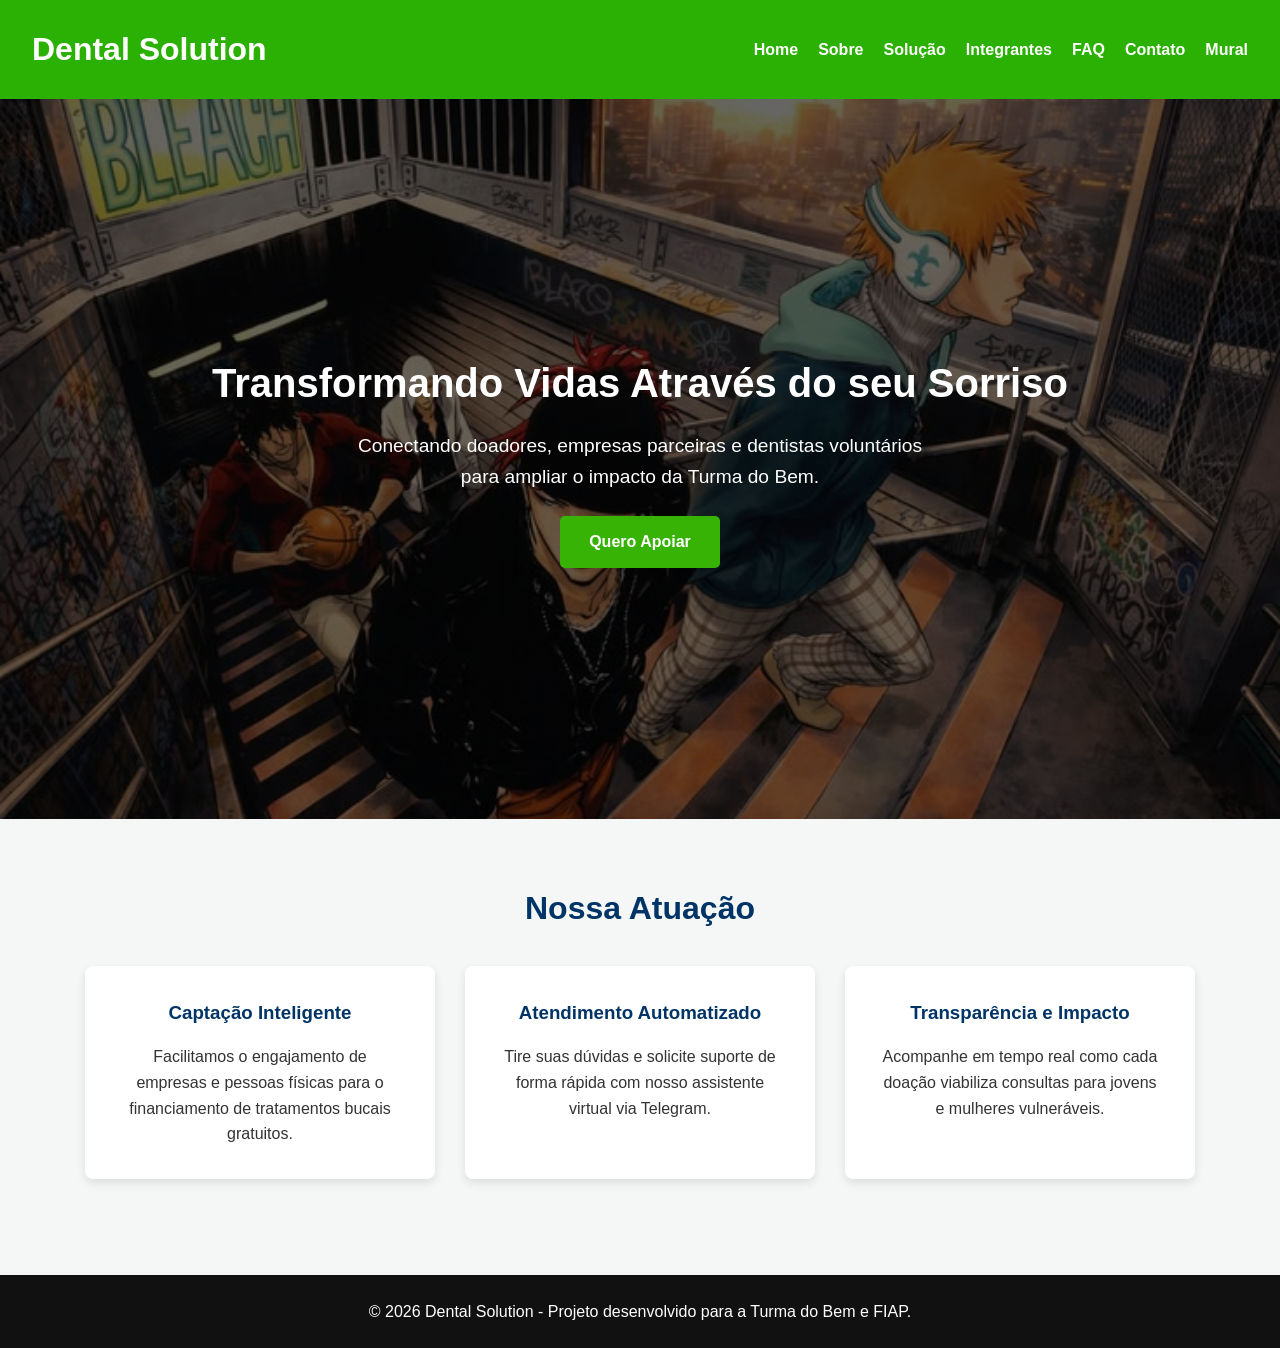
==== index.html @ 15c718e4 "fix: ajusta caminhos de navegacao do menu em todas as paginas" ====
<!DOCTYPE html>
<html lang="pt-br">
    <head>
        <meta charset="UTF-8">
        <title>Dental Solution- home</title>
    
        <link rel="stylesheet" href="css/estilo.css">

<body>

    <header>
        <h1>Dental Solution</h1>
        
        <nav>
            <ul>
                <li><a href="../index.html">Home</a></li>
                <li><a href="./paginas/sobre.html">Sobre</a></li>
                <li><a href="./paginas/solucao.html">Solução</a></li>
                <li><a href="./paginas/integrantes.html">Integrantes</a></li>
                <li><a href="./paginas/faq.html">FAQ</a></li>
                <li><a href="./paginas/contato.html">Contato</a></li>
                <li><a href="./paginas/mural.html">Mural</a></li>
            </ul>
        </nav>
    </header>

    <main> 

        <section class="hero">
            <h2>Transformando Vidas Através do seu Sorriso</h2>
            <p>Conectando doadores, empresas parceiras e dentistas voluntários para ampliar o impacto da Turma do Bem.</p>
            <a href="contato.html" class="btn-principal">Quero Apoiar</a>
        </section>

        <section class="destaques">
            <h2>Nossa Atuação</h2>

            <div class="card-container">
            <article class="card">
                <h3>Captação Inteligente</h3>
                <p>Facilitamos o engajamento de empresas e pessoas físicas para o financiamento de tratamentos bucais gratuitos.</p>
            </article>
            <article class="card"> 
                <h3>Atendimento Automatizado</h3>
                <p>Tire suas dúvidas e solicite suporte de forma rápida com nosso assistente virtual via Telegram.</p>
            </article>
            <article class="card">
                <h3>Transparência e Impacto</h3>
                <p>Acompanhe em tempo real como cada doação viabiliza consultas para jovens e mulheres vulneráveis.</p>
            </article>
            </div>
        </section>


    </main>

    <footer>
        <p>&copy; 2026 Dental Solution - Projeto desenvolvido para a Turma do Bem e FIAP.</p>
    </footer>
    
</body>
</html>
---- css/estilo.css ----
/* 1. RESET E CORPO */
* {
    margin: 0;
    padding: 0;
    box-sizing: border-box;
}

body {
    font-family: Arial, sans-serif;
    background-color: #f4f7f6;
    color: #333333;
    line-height: 1.6;
    min-width: 992px; /* Garante a área mínima de visualização Desktop */
}

/* 2. CABEÇALHO */
header {
    background-color: #2bb103;
    color: #ffffff;
    padding: 1.5rem 2rem;
    display: flex;
    justify-content: space-between;
    align-items: center;
}

header nav ul {
    list-style: none;
    display: flex;
    gap: 20px;
}

header nav a {
    color: #ffffff;
    text-decoration: none;
    font-weight: bold;
}

header nav a:hover {
    color: #003366;
}

/* 3. HERO BANNER */
.hero {
    min-height: 80vh;
    background: linear-gradient(rgba(0, 0, 0, 0.6), rgba(0, 0, 0, 0.6)), url('../img/banner.jpg') no-repeat center center/cover;
    color: #ffffff;
    display: flex;
    flex-direction: column;
    justify-content: center;
    align-items: center;
    text-align: center;
    padding: 2rem;
}

.hero h2 {
    font-size: 2.5rem;
    margin-bottom: 1rem;
}

.hero p {
    font-size: 1.2rem;
    max-width: 600px;
    margin-bottom: 1.5rem;
}

/* 4. BOTÃO PRINCIPAL */
.btn-principal {
    display: inline-block;
    background-color: #36b305;
    color: #ffffff;
    padding: 0.8rem 1.8rem;
    text-decoration: none;
    font-weight: bold;
    border-radius: 5px;
    transition: background-color 0.3s;
}

.btn-principal:hover {
    background-color: #0077b6;
}

/* 5. SEÇÃO DE ATUAÇÃO E CONTAINER DOS CARDS */
.destaques {
    padding: 4rem 2rem;
    text-align: center;
}

.destaques h2 {
    margin-bottom: 2rem;
    color: #003366;
    font-size: 2rem;
}

.card-container {
    display: flex;
    justify-content: center;
    gap: 30px;
}

.card {
    background-color: #ffffff;
    padding: 2rem;
    border-radius: 8px;
    box-shadow: 0 4px 10px rgba(0, 0, 0, 0.1);
    flex: 1;
    max-width: 350px;
    text-align: center;
}

.card h3 {
    color: #003366;
    margin-bottom: 1rem;
}

/* 6. RODAPÉ */
footer {
    background-color: #111111;
    color: #ffffff;
    text-align: center;
    padding: 1.5rem;
    margin-top: 2rem;
}

/* 7. ESTILOS DE PÁGINAS INTERNAS */
.conteudo-pagina {
    max-width: 900px;
    margin: 3rem auto;
    padding: 2rem;
    background-color: #ffffff;
    border-radius: 8px;
    box-shadow: 0 4px 10px rgba(0, 0, 0, 0.15);
}

.conteudo-pagina h2 {
    color: #003366;
    margin-bottom: 1rem;
    font-size: 2rem;
}

.conteudo-pagina p {
    font-size: 1.1rem;
    color: #555555;
    line-height: 1.8;
    margin-bottom: 1rem;
}

.conteudo-pagina ul {
    margin-left: 1.5rem;
    margin-bottom: 1.5rem;
}

.conteudo-pagina li {
    margin-bottom: 0.8rem;
    color: #444444;
}

/* 8. FORMULÁRIOS (CONTATO/FAQ) */
form {
    display: flex;
    flex-direction: column;
    gap: 15px;
    margin-top: 1.5rem;
}

label {
    font-weight: bold;
    color: #003366;
}

input, textarea, select {
    width: 100%;
    padding: 0.8rem;
    border: 1px solid #ccc;
    border-radius: 5px;
    font-size: 1rem;
}

button[type="submit"] {
    background-color: #2bb103;
    color: #ffffff;
    border: none;
    padding: 0.9rem;
    font-size: 1rem;
    font-weight: bold;
    border-radius: 5px;
    cursor: pointer;
    transition: background-color 0.3s;
}

button[type="submit"]:hover {
    background-color: #003366;
}

/* 9. TABELAS (INTEGRANTES) */
table {
    width: 100%;
    border-collapse: collapse;
    margin-top: 1.5rem;
}

th, td {
    padding: 12px;
    border: 1px solid #ddd;
    text-align: left;
}

th {
    background-color: #003366;
    color: #ffffff;
}

tr:nth-child(even) {
    background-color: #f9f9f9;
}
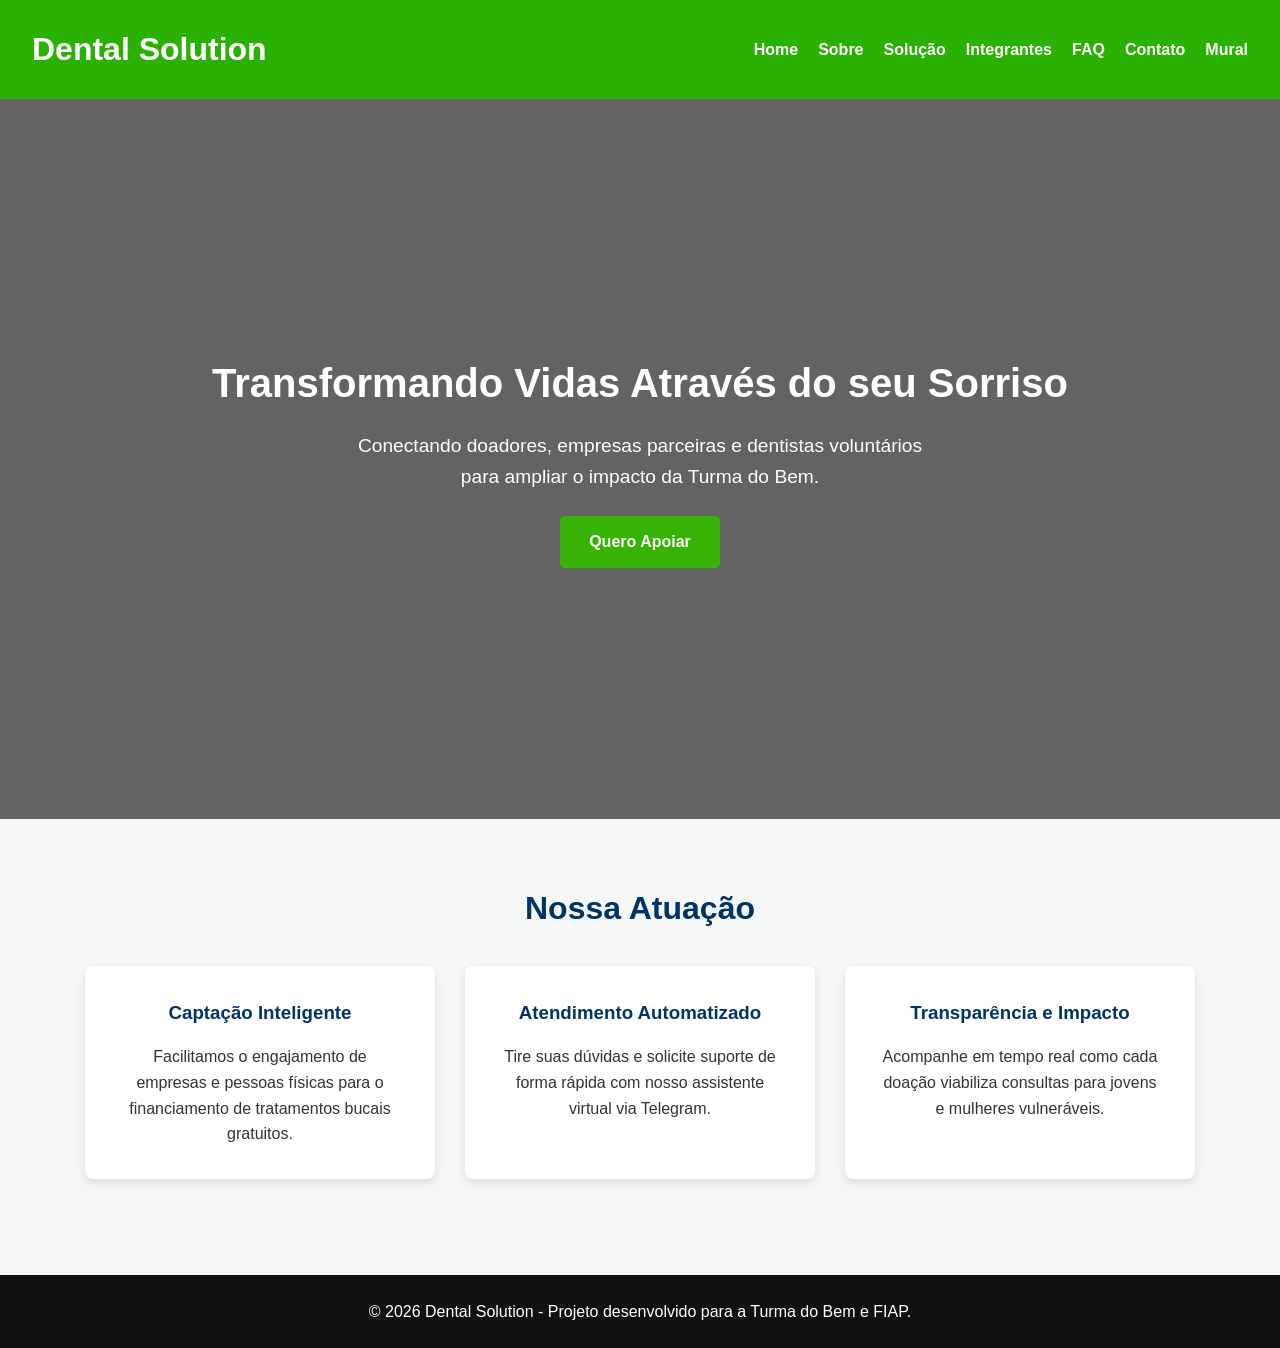
==== commit b6a7d3ec: "feat: adicionado a class em todos os body das paginas html." ====
--- a/index.html
+++ b/index.html
@@ -6,7 +6,7 @@
     
         <link rel="stylesheet" href="css/estilo.css">
 
-<body>
+<body class="pagina-home">
 
     <header>
         <h1>Dental Solution</h1>
--- a/css/estilo.css
+++ b/css/estilo.css
@@ -158,13 +158,14 @@
 form {
     display: flex;
     flex-direction: column;
-    gap: 15px;
+    gap: 8px;
     margin-top: 1.5rem;
 }
 
 label {
     font-weight: bold;
     color: #003366;
+    margin-bottom: 3px;
 }
 
 input, textarea, select {
@@ -182,7 +183,7 @@
     padding: 0.9rem;
     font-size: 1rem;
     font-weight: bold;
-    border-radius: 5px;
+    border-radius: 10px;
     cursor: pointer;
     transition: background-color 0.3s;
 }
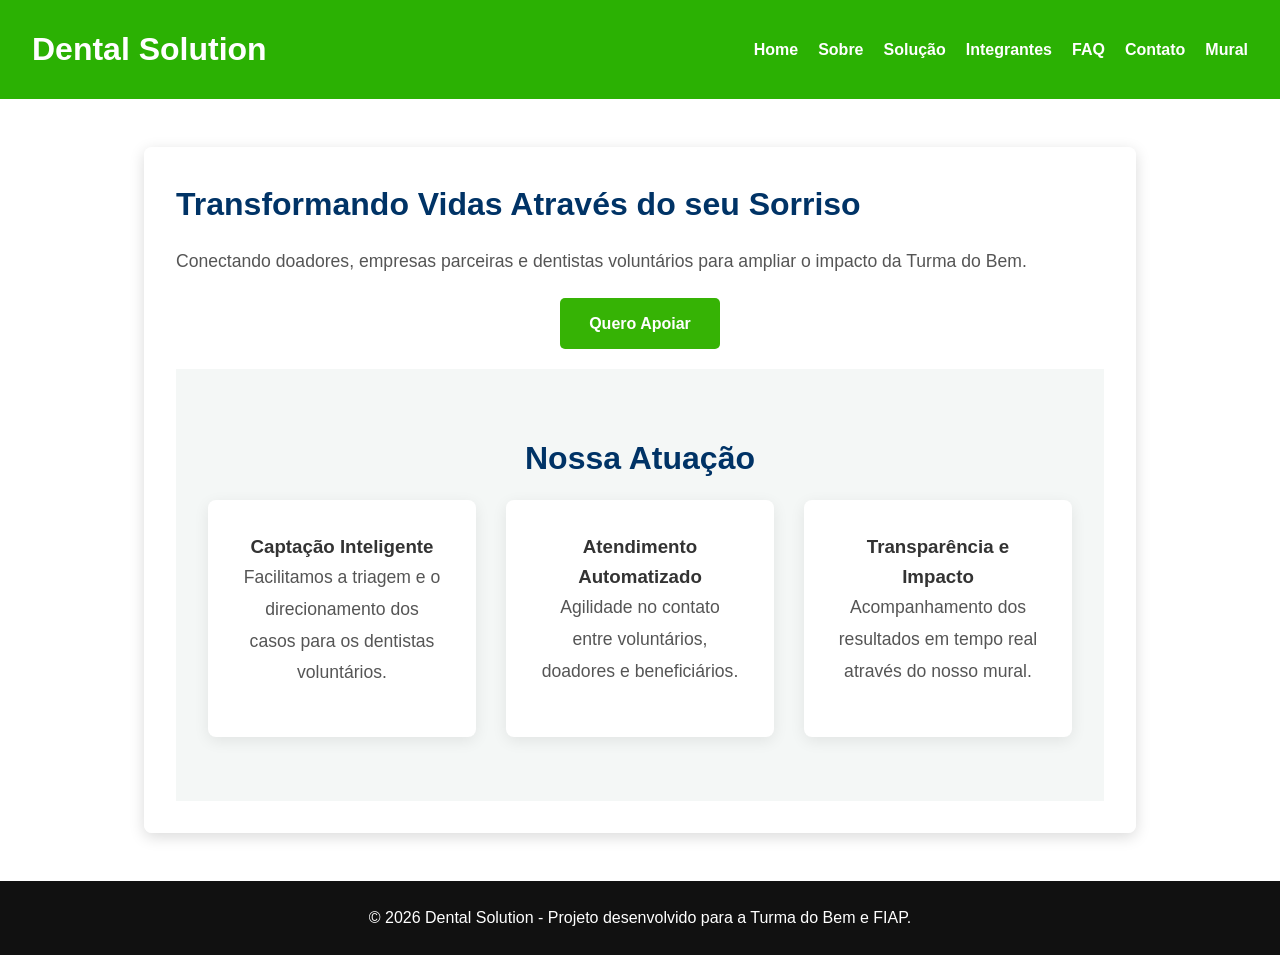
==== commit 837fa84f: "feat: ajustando estrtura index.html" ====
--- a/index.html
+++ b/index.html
@@ -13,7 +13,7 @@
         
         <nav>
             <ul>
-                <li><a href="../index.html">Home</a></li>
+                <li><a href="./index.html">Home</a></li>
                 <li><a href="./paginas/sobre.html">Sobre</a></li>
                 <li><a href="./paginas/solucao.html">Solução</a></li>
                 <li><a href="./paginas/integrantes.html">Integrantes</a></li>
@@ -24,35 +24,32 @@
         </nav>
     </header>
 
-    <main> 
+    <main class="conteudo-pagina">
+    <h2>Transformando Vidas Através do seu Sorriso</h2>
+    <p>Conectando doadores, empresas parceiras e dentistas voluntários para ampliar o impacto da Turma do Bem.</p>
+    
+    <div style="text-align: center; margin: 20px 0;">
+        <a href="paginas/contato.html" class="btn-principal">Quero Apoiar</a>
+    </div>
 
-        <section class="hero">
-            <h2>Transformando Vidas Através do seu Sorriso</h2>
-            <p>Conectando doadores, empresas parceiras e dentistas voluntários para ampliar o impacto da Turma do Bem.</p>
-            <a href="contato.html" class="btn-principal">Quero Apoiar</a>
-        </section>
-
-        <section class="destaques">
-            <h2>Nossa Atuação</h2>
-
-            <div class="card-container">
-            <article class="card">
+    <section class="destaques">
+        <h2>Nossa Atuação</h2>
+        <div class="card-container">
+            <div class="card">
                 <h3>Captação Inteligente</h3>
-                <p>Facilitamos o engajamento de empresas e pessoas físicas para o financiamento de tratamentos bucais gratuitos.</p>
-            </article>
-            <article class="card"> 
+                <p>Facilitamos a triagem e o direcionamento dos casos para os dentistas voluntários.</p>
+            </div>
+            <div class="card">
                 <h3>Atendimento Automatizado</h3>
-                <p>Tire suas dúvidas e solicite suporte de forma rápida com nosso assistente virtual via Telegram.</p>
-            </article>
-            <article class="card">
+                <p>Agilidade no contato entre voluntários, doadores e beneficiários.</p>
+            </div>
+            <div class="card">
                 <h3>Transparência e Impacto</h3>
-                <p>Acompanhe em tempo real como cada doação viabiliza consultas para jovens e mulheres vulneráveis.</p>
-            </article>
+                <p>Acompanhamento dos resultados em tempo real através do nosso mural.</p>
             </div>
-        </section>
-
-
-    </main>
+        </div>
+    </section>
+</main>
 
     <footer>
         <p>&copy; 2026 Dental Solution - Projeto desenvolvido para a Turma do Bem e FIAP.</p>
--- a/css/estilo.css
+++ b/css/estilo.css
@@ -1,19 +1,37 @@
-/* 1. RESET E CORPO */
+/*1. RESET E ESTRUTURA PRINCIPAL*/
 * {
     margin: 0;
     padding: 0;
     box-sizing: border-box;
 }
 
+html {
+    height: 100%; /* Garante que o HTML ocupe toda a altura da janela */
+}
+
 body {
     font-family: Arial, sans-serif;
-    background-color: #f4f7f6;
     color: #333333;
     line-height: 1.6;
-    min-width: 992px; /* Garante a área mínima de visualização Desktop */
-}
-
-/* 2. CABEÇALHO */
+    min-width: 992px;
+    min-height: 100vh;
+    display: flex;
+    flex-direction: column;
+
+    /* Configuração padrão do fundo */
+    background-size: cover;
+    background-position: center;
+    background-attachment: fixed;
+    background-repeat: no-repeat;
+    background-color: transparent; 
+}
+
+/* Faz a tag <main> expandir para ocupar todo o espaço vago */
+main {
+    flex: 1;
+}
+
+/*2. CABEÇALHO*/
 header {
     background-color: #2bb103;
     color: #ffffff;
@@ -39,7 +57,7 @@
     color: #003366;
 }
 
-/* 3. HERO BANNER */
+/*3. HERO BANNER (PÁGINA INICIAL) */
 .hero {
     min-height: 80vh;
     background: linear-gradient(rgba(0, 0, 0, 0.6), rgba(0, 0, 0, 0.6)), url('../img/banner.jpg') no-repeat center center/cover;
@@ -63,7 +81,7 @@
     margin-bottom: 1.5rem;
 }
 
-/* 4. BOTÃO PRINCIPAL */
+/*4. BOTÃO PRINCIPAL*/
 .btn-principal {
     display: inline-block;
     background-color: #36b305;
@@ -79,10 +97,11 @@
     background-color: #0077b6;
 }
 
-/* 5. SEÇÃO DE ATUAÇÃO E CONTAINER DOS CARDS */
+/* 5. SEÇÃO DE ATUAÇÃO E CONTAINER DOS CARDS*/
 .destaques {
     padding: 4rem 2rem;
     text-align: center;
+    background-color: #f4f7f6;
 }
 
 .destaques h2 {
@@ -98,37 +117,57 @@
 }
 
 .card {
-    background-color: #ffffff;
+  background-color: #ffffff;
     padding: 2rem;
     border-radius: 8px;
-    box-shadow: 0 4px 10px rgba(0, 0, 0, 0.1);
+    box-shadow: 0 4px 15px rgba(0, 0, 0, 0.08); 
     flex: 1;
     max-width: 350px;
     text-align: center;
-}
 
 .card h3 {
     color: #003366;
     margin-bottom: 1rem;
 }
 
-/* 6. RODAPÉ */
-footer {
-    background-color: #111111;
-    color: #ffffff;
-    text-align: center;
-    padding: 1.5rem;
-    margin-top: 2rem;
-}
-
-/* 7. ESTILOS DE PÁGINAS INTERNAS */
+/* 6. IMAGENS DE FUNDO ESPECÍFICAS DE CADA PÁGINA*/
+body.pagina-home {
+    background-image: url('../img/fundo-home.jpg'); 
+}
+}
+
+body.pagina-sobre {
+    background-image: url('../img/fundo-sobre.jpg');
+}
+
+body.pagina-solucao {
+    background-image: url('../img/fundo-solucao.jpg');
+}
+
+body.pagina-mural {
+    background-image: url('../img/fundo-mural.jpg');
+}
+
+body.pagina-integrantes {
+    background-image: url('../img/fundo-integrantes.jpg');
+}
+
+body.pagina-faq {
+    background-image: url('../img/fundo-faq.jpg');
+}
+
+body.pagina-contato {
+    background-image: url('../img/fundo-contato.jpg');
+}
+
+/*  7. ESTILOS DE PÁGINAS INTERNAS (CARTÃO CENTRAL)*/
 .conteudo-pagina {
-    max-width: 900px;
+    max-width: 992px;
     margin: 3rem auto;
     padding: 2rem;
-    background-color: #ffffff;
+    background-color: rgba(255, 255, 255, 0.95);
     border-radius: 8px;
-    box-shadow: 0 4px 10px rgba(0, 0, 0, 0.15);
+    box-shadow: 0 4px 15px rgba(0, 0, 0, 0.15);
 }
 
 .conteudo-pagina h2 {
@@ -154,7 +193,7 @@
     color: #444444;
 }
 
-/* 8. FORMULÁRIOS (CONTATO/FAQ) */
+/* 8. FORMULÁRIOS (CONTATO/FAQ)*/
 form {
     display: flex;
     flex-direction: column;
@@ -192,7 +231,7 @@
     background-color: #003366;
 }
 
-/* 9. TABELAS (INTEGRANTES) */
+/*9. TABELAS (INTEGRANTES/MURAL)*/
 table {
     width: 100%;
     border-collapse: collapse;
@@ -212,4 +251,13 @@
 
 tr:nth-child(even) {
     background-color: #f9f9f9;
+}
+
+/* 10. RODAPÉ (Preso sempre no final da página)*/
+footer {
+    background-color: #111111;
+    color: #ffffff;
+    text-align: center;
+    padding: 1.5rem;
+    width: 100%;
 }
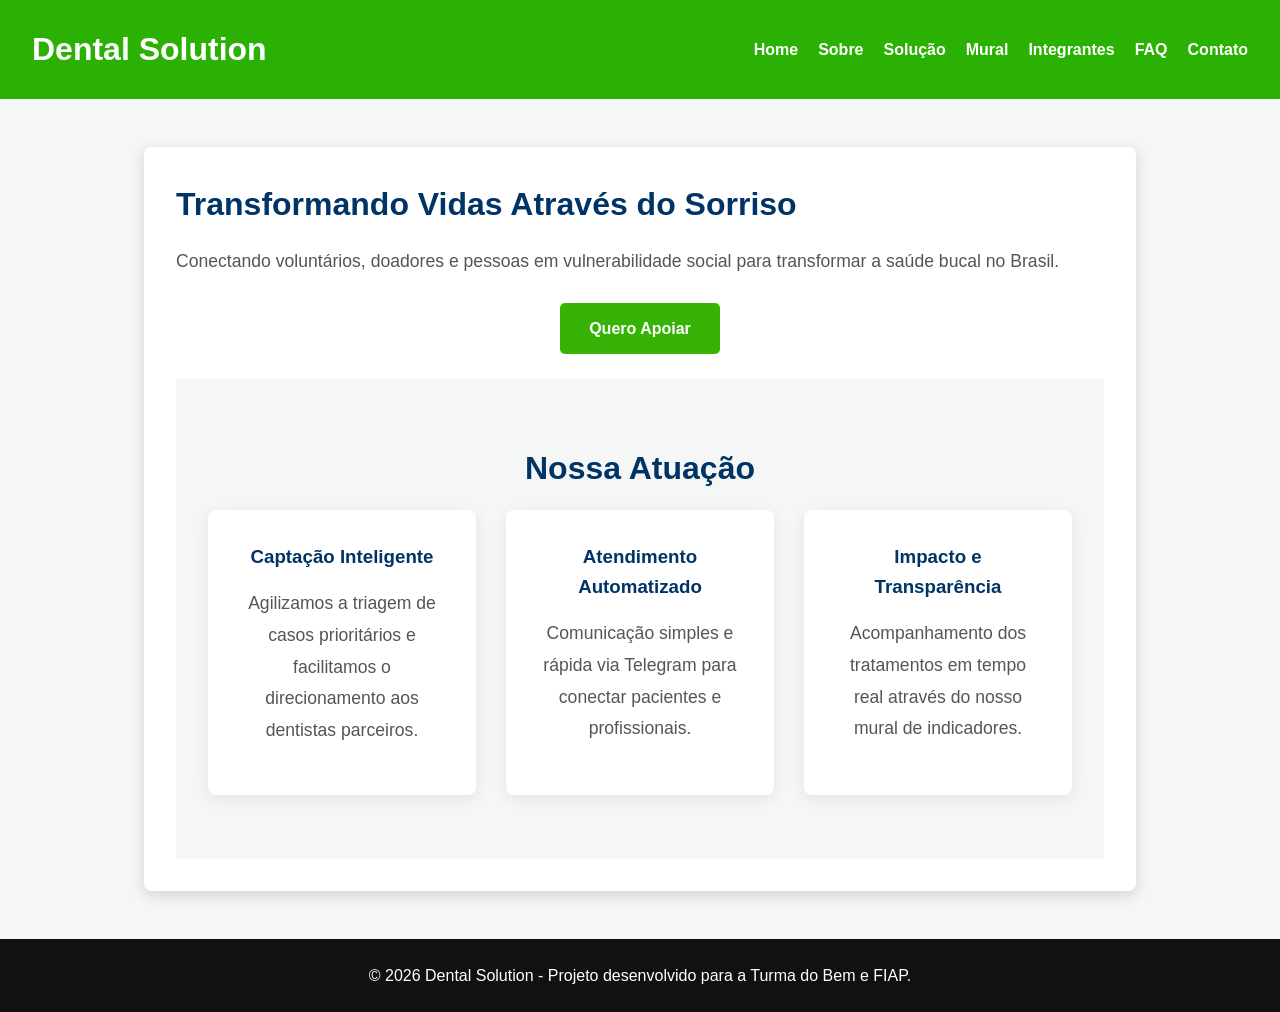
==== commit 6d2e8f69: "fix: corrige sintaxe do CSS, ajusta tags HTML e padroniza links" ====
--- a/index.html
+++ b/index.html
@@ -1,59 +1,58 @@
 <!DOCTYPE html>
 <html lang="pt-br">
-    <head>
-        <meta charset="UTF-8">
-        <title>Dental Solution- home</title>
-    
-        <link rel="stylesheet" href="css/estilo.css">
-
+<head>
+    <meta charset="UTF-8">
+    <meta name="viewport" content="width=device-width, initial-scale=1.0">
+    <title>Dental Solution - Início</title>
+    <link rel="stylesheet" href="css/estilo.css">
+</head>
 <body class="pagina-home">
 
     <header>
         <h1>Dental Solution</h1>
-        
         <nav>
             <ul>
-                <li><a href="./index.html">Home</a></li>
-                <li><a href="./paginas/sobre.html">Sobre</a></li>
-                <li><a href="./paginas/solucao.html">Solução</a></li>
-                <li><a href="./paginas/integrantes.html">Integrantes</a></li>
-                <li><a href="./paginas/faq.html">FAQ</a></li>
-                <li><a href="./paginas/contato.html">Contato</a></li>
-                <li><a href="./paginas/mural.html">Mural</a></li>
+                <li><a href="index.html">Home</a></li>
+                <li><a href="paginas/sobre.html">Sobre</a></li>
+                <li><a href="paginas/solucao.html">Solução</a></li>
+                <li><a href="paginas/mural.html">Mural</a></li>
+                <li><a href="paginas/integrantes.html">Integrantes</a></li>
+                <li><a href="paginas/faq.html">FAQ</a></li>
+                <li><a href="paginas/contato.html">Contato</a></li>
             </ul>
         </nav>
     </header>
 
     <main class="conteudo-pagina">
-    <h2>Transformando Vidas Através do seu Sorriso</h2>
-    <p>Conectando doadores, empresas parceiras e dentistas voluntários para ampliar o impacto da Turma do Bem.</p>
-    
-    <div style="text-align: center; margin: 20px 0;">
-        <a href="paginas/contato.html" class="btn-principal">Quero Apoiar</a>
-    </div>
+        <h2>Transformando Vidas Através do Sorriso</h2>
+        <p>Conectando voluntários, doadores e pessoas em vulnerabilidade social para transformar a saúde bucal no Brasil.</p>
+        
+        <div style="text-align: center; margin: 25px 0;">
+            <a href="paginas/contato.html" class="btn-principal">Quero Apoiar</a>
+        </div>
 
-    <section class="destaques">
-        <h2>Nossa Atuação</h2>
-        <div class="card-container">
-            <div class="card">
-                <h3>Captação Inteligente</h3>
-                <p>Facilitamos a triagem e o direcionamento dos casos para os dentistas voluntários.</p>
+        <section class="destaques">
+            <h2>Nossa Atuação</h2>
+            <div class="card-container">
+                <div class="card">
+                    <h3>Captação Inteligente</h3>
+                    <p>Agilizamos a triagem de casos prioritários e facilitamos o direcionamento aos dentistas parceiros.</p>
+                </div>
+                <div class="card">
+                    <h3>Atendimento Automatizado</h3>
+                    <p>Comunicação simples e rápida via Telegram para conectar pacientes e profissionais.</p>
+                </div>
+                <div class="card">
+                    <h3>Impacto e Transparência</h3>
+                    <p>Acompanhamento dos tratamentos em tempo real através do nosso mural de indicadores.</p>
+                </div>
             </div>
-            <div class="card">
-                <h3>Atendimento Automatizado</h3>
-                <p>Agilidade no contato entre voluntários, doadores e beneficiários.</p>
-            </div>
-            <div class="card">
-                <h3>Transparência e Impacto</h3>
-                <p>Acompanhamento dos resultados em tempo real através do nosso mural.</p>
-            </div>
-        </div>
-    </section>
-</main>
+        </section>
+    </main>
 
     <footer>
         <p>&copy; 2026 Dental Solution - Projeto desenvolvido para a Turma do Bem e FIAP.</p>
     </footer>
-    
+
 </body>
 </html>
--- a/css/estilo.css
+++ b/css/estilo.css
@@ -1,4 +1,4 @@
-/*1. RESET E ESTRUTURA PRINCIPAL*/
+/* Reset e Estrutura Global */
 * {
     margin: 0;
     padding: 0;
@@ -6,7 +6,7 @@
 }
 
 html {
-    height: 100%; /* Garante que o HTML ocupe toda a altura da janela */
+    height: 100%;
 }
 
 body {
@@ -17,21 +17,18 @@
     min-height: 100vh;
     display: flex;
     flex-direction: column;
-
-    /* Configuração padrão do fundo */
     background-size: cover;
     background-position: center;
     background-attachment: fixed;
     background-repeat: no-repeat;
-    background-color: transparent; 
-}
-
-/* Faz a tag <main> expandir para ocupar todo o espaço vago */
+    background-color: #f4f7f6; 
+}
+
 main {
     flex: 1;
 }
 
-/*2. CABEÇALHO*/
+/* Cabeçalho e Navegação */
 header {
     background-color: #2bb103;
     color: #ffffff;
@@ -51,13 +48,14 @@
     color: #ffffff;
     text-decoration: none;
     font-weight: bold;
+    transition: color 0.2s ease-in-out;
 }
 
 header nav a:hover {
     color: #003366;
 }
 
-/*3. HERO BANNER (PÁGINA INICIAL) */
+/* Hero Section - Banner da Home */
 .hero {
     min-height: 80vh;
     background: linear-gradient(rgba(0, 0, 0, 0.6), rgba(0, 0, 0, 0.6)), url('../img/banner.jpg') no-repeat center center/cover;
@@ -81,7 +79,7 @@
     margin-bottom: 1.5rem;
 }
 
-/*4. BOTÃO PRINCIPAL*/
+/* Botões */
 .btn-principal {
     display: inline-block;
     background-color: #36b305;
@@ -90,14 +88,14 @@
     text-decoration: none;
     font-weight: bold;
     border-radius: 5px;
-    transition: background-color 0.3s;
+    transition: background-color 0.3s ease;
 }
 
 .btn-principal:hover {
     background-color: #0077b6;
 }
 
-/* 5. SEÇÃO DE ATUAÇÃO E CONTAINER DOS CARDS*/
+/* Seção de Destaques e Cards */
 .destaques {
     padding: 4rem 2rem;
     text-align: center;
@@ -117,23 +115,23 @@
 }
 
 .card {
-  background-color: #ffffff;
+    background-color: #ffffff;
     padding: 2rem;
     border-radius: 8px;
     box-shadow: 0 4px 15px rgba(0, 0, 0, 0.08); 
     flex: 1;
     max-width: 350px;
     text-align: center;
+}
 
 .card h3 {
     color: #003366;
     margin-bottom: 1rem;
 }
 
-/* 6. IMAGENS DE FUNDO ESPECÍFICAS DE CADA PÁGINA*/
+/* Backgrounds por Página */
 body.pagina-home {
-    background-image: url('../img/fundo-home.jpg'); 
-}
+    background-image: url('img/fundo-home.jpg'); 
 }
 
 body.pagina-sobre {
@@ -160,7 +158,7 @@
     background-image: url('../img/fundo-contato.jpg');
 }
 
-/*  7. ESTILOS DE PÁGINAS INTERNAS (CARTÃO CENTRAL)*/
+/* Conteúdo das Páginas Internas */
 .conteudo-pagina {
     max-width: 992px;
     margin: 3rem auto;
@@ -183,7 +181,7 @@
     margin-bottom: 1rem;
 }
 
-.conteudo-pagina ul {
+.conteudo-pagina ul, .conteudo-pagina ol {
     margin-left: 1.5rem;
     margin-bottom: 1.5rem;
 }
@@ -193,18 +191,17 @@
     color: #444444;
 }
 
-/* 8. FORMULÁRIOS (CONTATO/FAQ)*/
+/* Formulários */
 form {
     display: flex;
     flex-direction: column;
-    gap: 8px;
+    gap: 12px;
     margin-top: 1.5rem;
 }
 
 label {
     font-weight: bold;
     color: #003366;
-    margin-bottom: 3px;
 }
 
 input, textarea, select {
@@ -222,7 +219,7 @@
     padding: 0.9rem;
     font-size: 1rem;
     font-weight: bold;
-    border-radius: 10px;
+    border-radius: 6px;
     cursor: pointer;
     transition: background-color 0.3s;
 }
@@ -231,7 +228,7 @@
     background-color: #003366;
 }
 
-/*9. TABELAS (INTEGRANTES/MURAL)*/
+/* Tabelas */
 table {
     width: 100%;
     border-collapse: collapse;
@@ -253,7 +250,7 @@
     background-color: #f9f9f9;
 }
 
-/* 10. RODAPÉ (Preso sempre no final da página)*/
+/* Rodapé */
 footer {
     background-color: #111111;
     color: #ffffff;
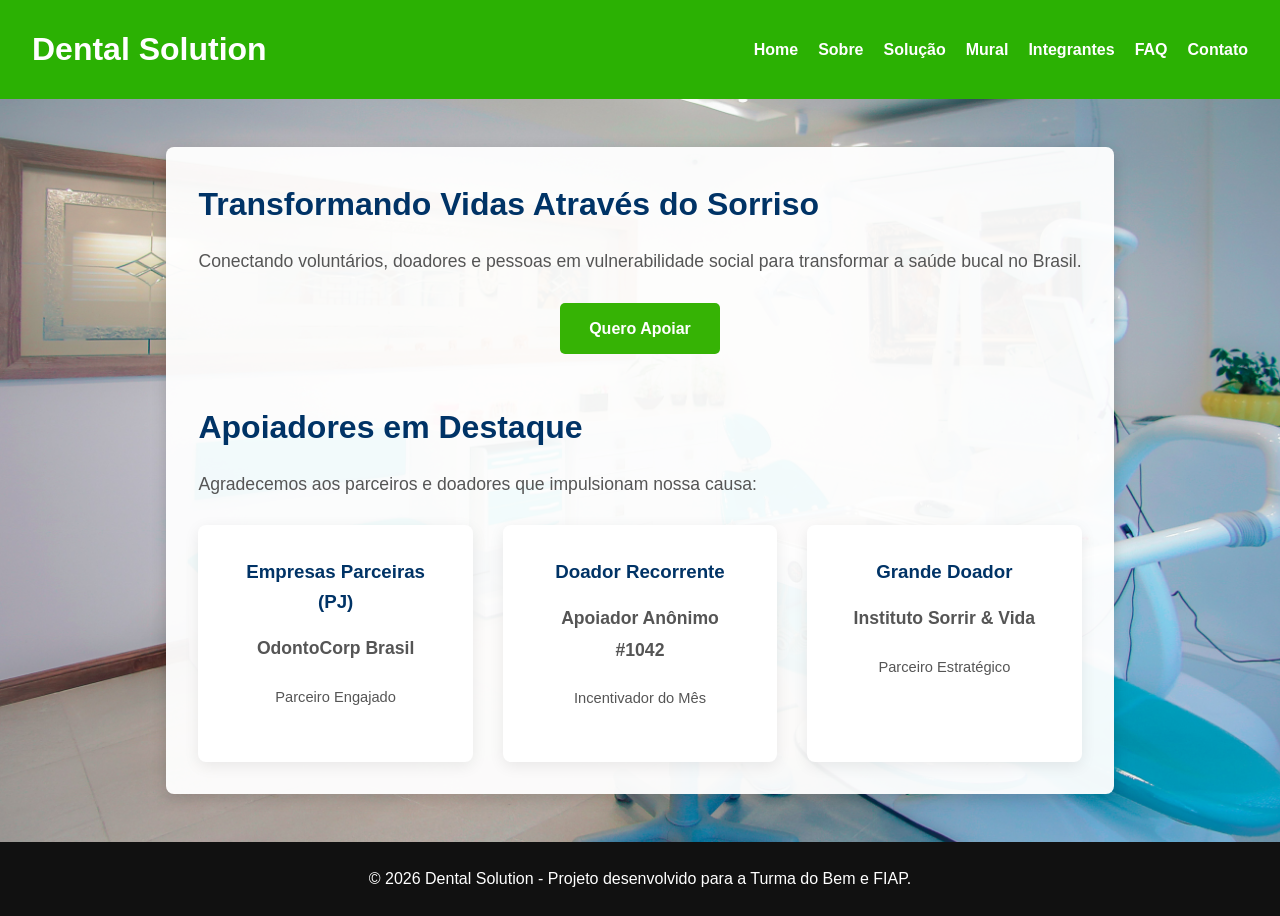
==== commit 171de444: "feat: arrumando e atualizando estrutura index e mural" ====
--- a/index.html
+++ b/index.html
@@ -31,23 +31,28 @@
             <a href="paginas/contato.html" class="btn-principal">Quero Apoiar</a>
         </div>
 
-        <section class="destaques">
-            <h2>Nossa Atuação</h2>
-            <div class="card-container">
-                <div class="card">
-                    <h3>Captação Inteligente</h3>
-                    <p>Agilizamos a triagem de casos prioritários e facilitamos o direcionamento aos dentistas parceiros.</p>
-                </div>
-                <div class="card">
-                    <h3>Atendimento Automatizado</h3>
-                    <p>Comunicação simples e rápida via Telegram para conectar pacientes e profissionais.</p>
-                </div>
-                <div class="card">
-                    <h3>Impacto e Transparência</h3>
-                    <p>Acompanhamento dos tratamentos em tempo real através do nosso mural de indicadores.</p>
-                </div>
-            </div>
-        </section>
+        <section class="destaques-doadores" style="margin-top: 3rem;">
+    <h2>Apoiadores em Destaque</h2>
+    <p>Agradecemos aos parceiros e doadores que impulsionam nossa causa:</p>
+    
+    <div class="card-container" style="margin-top: 1.5rem;">
+        <div class="card">
+            <h3>Empresas Parceiras (PJ)</h3>
+            <p><strong>OdontoCorp Brasil</strong></p>
+            <p><small>Parceiro Engajado</small></p>
+        </div>
+        <div class="card">
+            <h3>Doador Recorrente</h3>
+            <p><strong>Apoiador Anônimo #1042</strong></p>
+            <p><small>Incentivador do Mês</small></p>
+        </div>
+        <div class="card">
+            <h3>Grande Doador</h3>
+            <p><strong>Instituto Sorrir & Vida</strong></p>
+            <p><small>Parceiro Estratégico</small></p>
+        </div>
+    </div>
+</section>
     </main>
 
     <footer>
--- a/css/estilo.css
+++ b/css/estilo.css
@@ -131,7 +131,7 @@
 
 /* Backgrounds por Página */
 body.pagina-home {
-    background-image: url('img/fundo-home.jpg'); 
+    background-image: url('../img/fundo-home.jpg'); 
 }
 
 body.pagina-sobre {
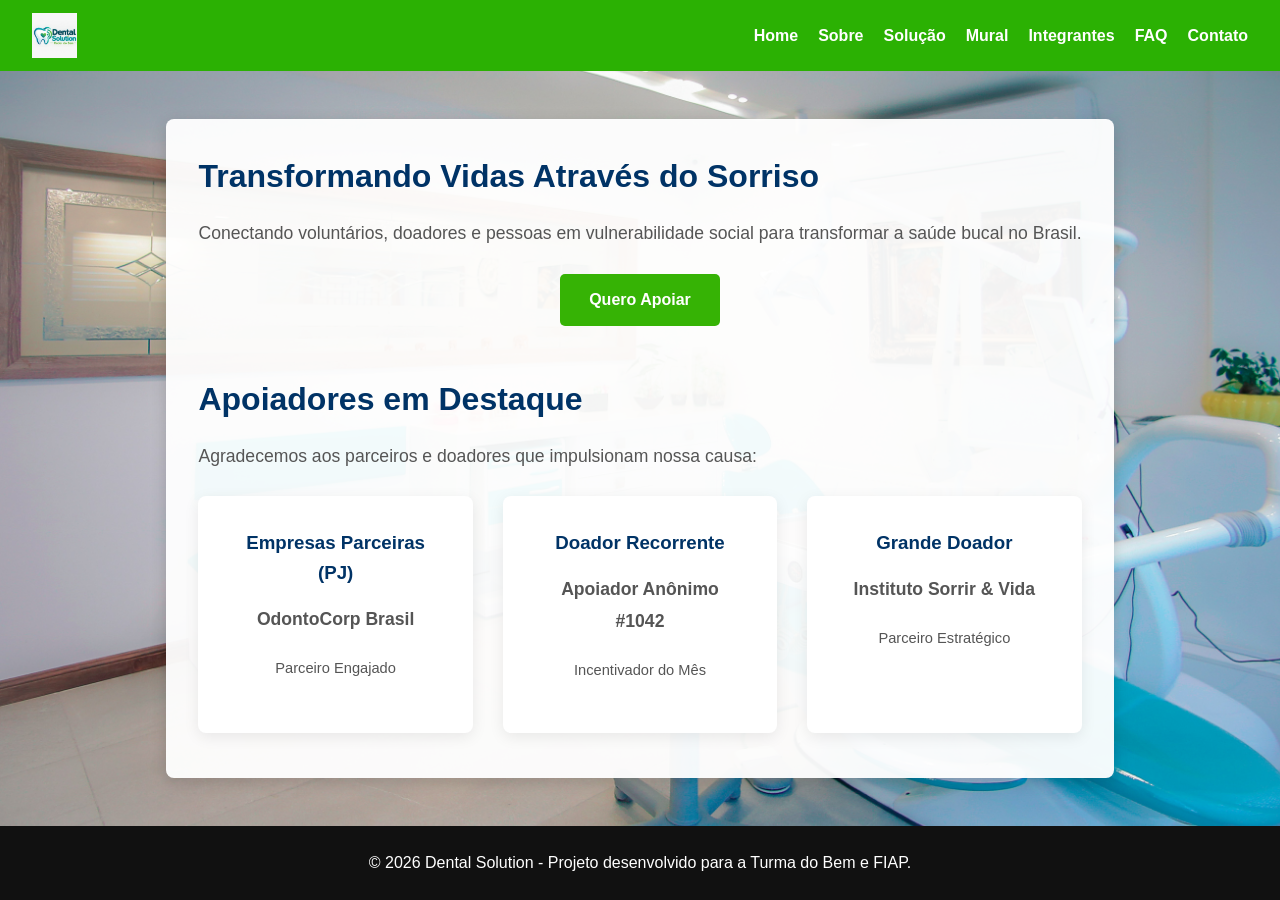
==== commit 97c7ac1d: "feat(ui): adiciona logotipo no header e secao de apoiadores na home" ====
--- a/index.html
+++ b/index.html
@@ -9,33 +9,35 @@
 <body class="pagina-home">
 
     <header>
-        <h1>Dental Solution</h1>
-        <nav>
-            <ul>
-                <li><a href="index.html">Home</a></li>
-                <li><a href="paginas/sobre.html">Sobre</a></li>
-                <li><a href="paginas/solucao.html">Solução</a></li>
-                <li><a href="paginas/mural.html">Mural</a></li>
-                <li><a href="paginas/integrantes.html">Integrantes</a></li>
-                <li><a href="paginas/faq.html">FAQ</a></li>
-                <li><a href="paginas/contato.html">Contato</a></li>
-            </ul>
-        </nav>
-    </header>
+    <a href="index.html" class="logo-link">
+    <img src="img/logo.jpg" alt="Logo Dental Solution" class="logo-header">
+    </a>
+    <nav>
+        <ul>
+            <li><a href="index.html">Home</a></li>
+            <li><a href="paginas/sobre.html">Sobre</a></li>
+            <li><a href="paginas/solucao.html">Solução</a></li>
+            <li><a href="paginas/mural.html">Mural</a></li>
+            <li><a href="paginas/integrantes.html">Integrantes</a></li>
+            <li><a href="paginas/faq.html">FAQ</a></li>
+            <li><a href="paginas/contato.html">Contato</a></li>
+        </ul>
+    </nav>
+</header>
 
     <main class="conteudo-pagina">
         <h2>Transformando Vidas Através do Sorriso</h2>
         <p>Conectando voluntários, doadores e pessoas em vulnerabilidade social para transformar a saúde bucal no Brasil.</p>
         
-        <div style="text-align: center; margin: 25px 0;">
-            <a href="paginas/contato.html" class="btn-principal">Quero Apoiar</a>
-        </div>
+    <div class="container-botao">
+    <a href="paginas/contato.html" class="btn-principal">Quero Apoiar</a>
+</div>
 
-        <section class="destaques-doadores" style="margin-top: 3rem;">
+<section class="destaques-doadores">
     <h2>Apoiadores em Destaque</h2>
     <p>Agradecemos aos parceiros e doadores que impulsionam nossa causa:</p>
     
-    <div class="card-container" style="margin-top: 1.5rem;">
+    <div class="card-container doadores-cards">
         <div class="card">
             <h3>Empresas Parceiras (PJ)</h3>
             <p><strong>OdontoCorp Brasil</strong></p>
--- a/css/estilo.css
+++ b/css/estilo.css
@@ -29,19 +29,34 @@
 }
 
 /* Cabeçalho e Navegação */
+/* Cabeçalho e Navegação */
 header {
     background-color: #2bb103;
     color: #ffffff;
-    padding: 1.5rem 2rem;
+    padding: 0.8rem 2rem;
     display: flex;
     justify-content: space-between;
     align-items: center;
 }
 
+.logo-link {
+    display: flex;
+    align-items: center;
+    text-decoration: none;
+}
+
+.logo-header {
+    height: 45px;
+    width: auto;
+    display: block;
+    object-fit: contain;
+}
+
 header nav ul {
     list-style: none;
     display: flex;
     gap: 20px;
+    align-items: center;
 }
 
 header nav a {
@@ -249,6 +264,56 @@
 tr:nth-child(even) {
     background-color: #f9f9f9;
 }
+/* Seção e Cards de Depoimentos no Mural */
+.secao-depoimentos {
+    margin-top: 2.5rem;
+}
+
+.depoimentos {
+    display: flex;
+    flex-direction: column;
+    gap: 15px;
+    margin-top: 1rem;
+}
+
+.depoimento {
+    background-color: #f9f9f9;
+    border-left: 4px solid #2bb103;
+    padding: 15px;
+    border-radius: 5px;
+}
+
+.depoimento p {
+    margin-bottom: 0.5rem;
+}
+
+.depoimento p strong {
+    color: #003366;
+}
+
+/* Estilização da Página de FAQ */
+.faq-item {
+    margin-top: 10px;
+}
+
+.subtitulo-categoria {
+    margin-top: 2rem;
+}
+
+/* Botão Principal da Home */
+.container-botao {
+    text-align: center;
+    margin: 25px 0;
+}
+
+/* Seção de Destaque de Apoiadores */
+.destaques-doadores {
+    margin-top: 3rem;
+}
+
+.doadores-cards {
+    margin-top: 1.5rem;
+}
 
 /* Rodapé */
 footer {
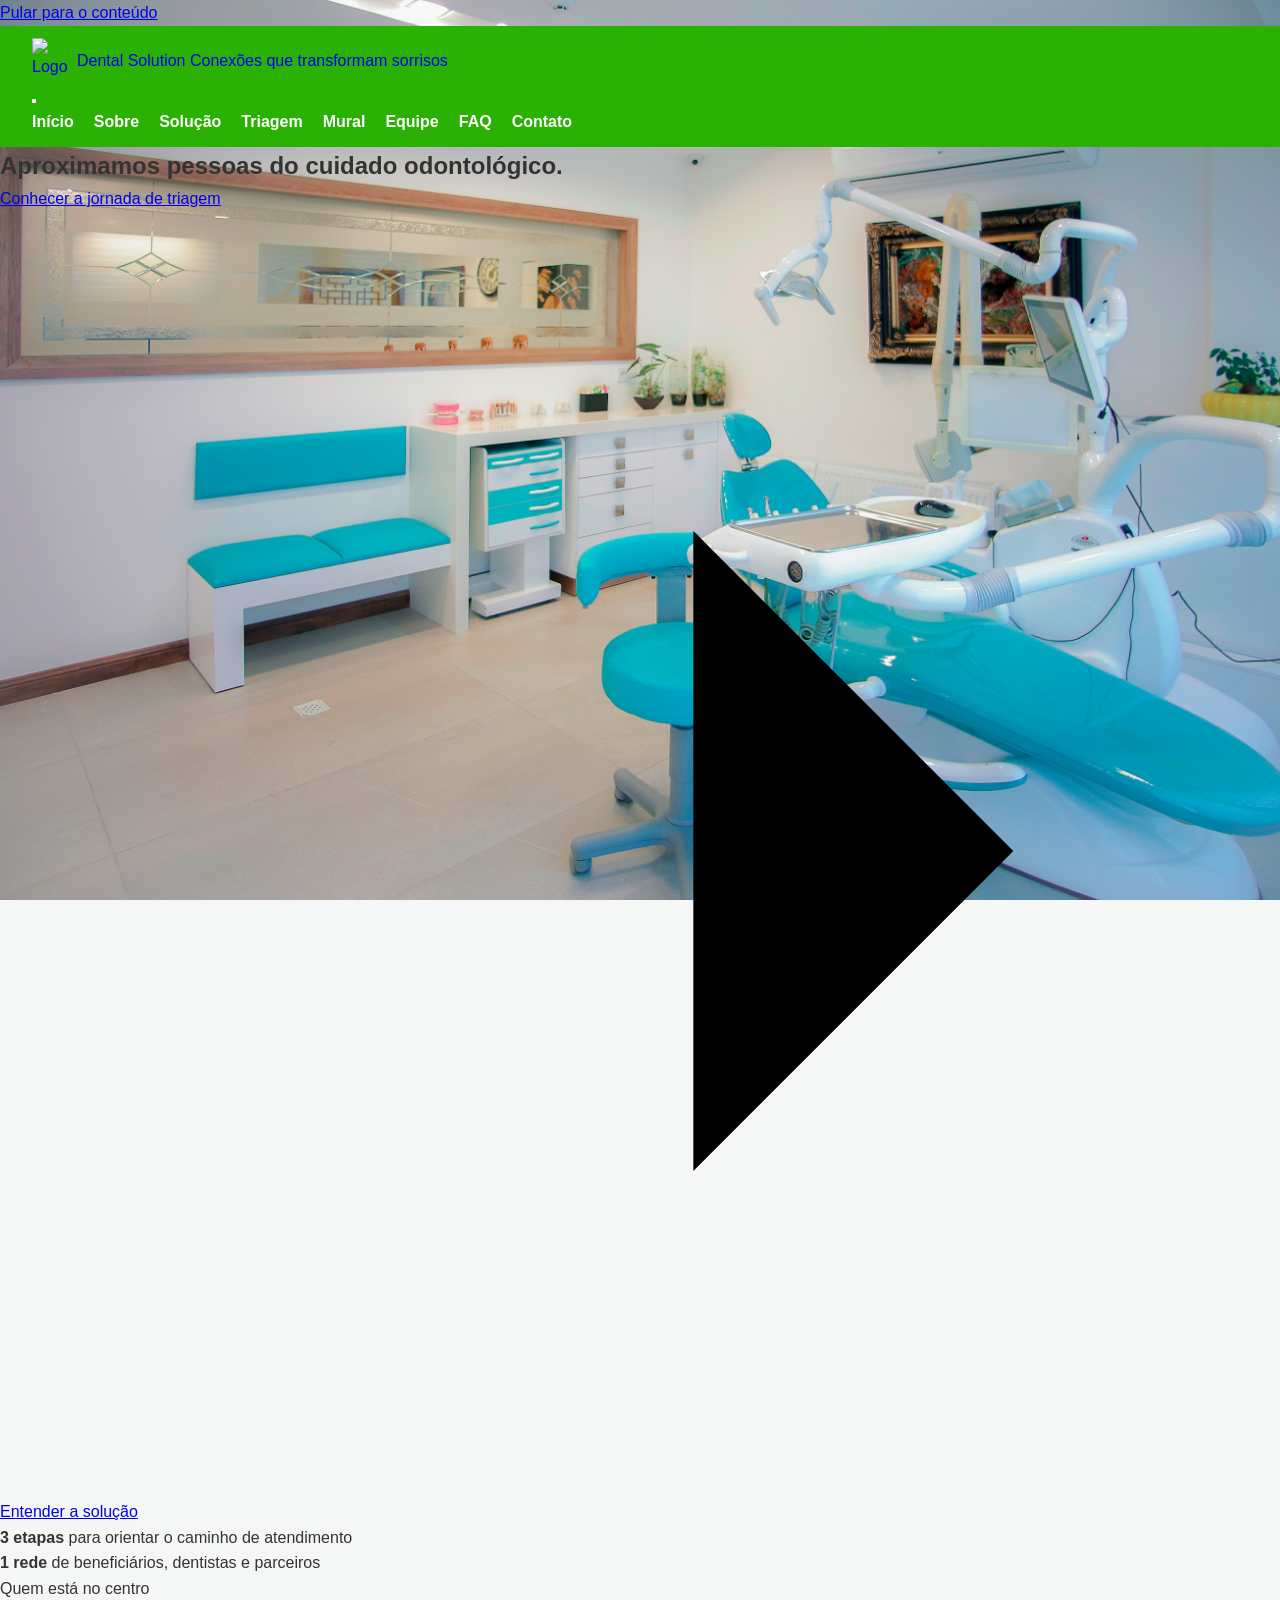
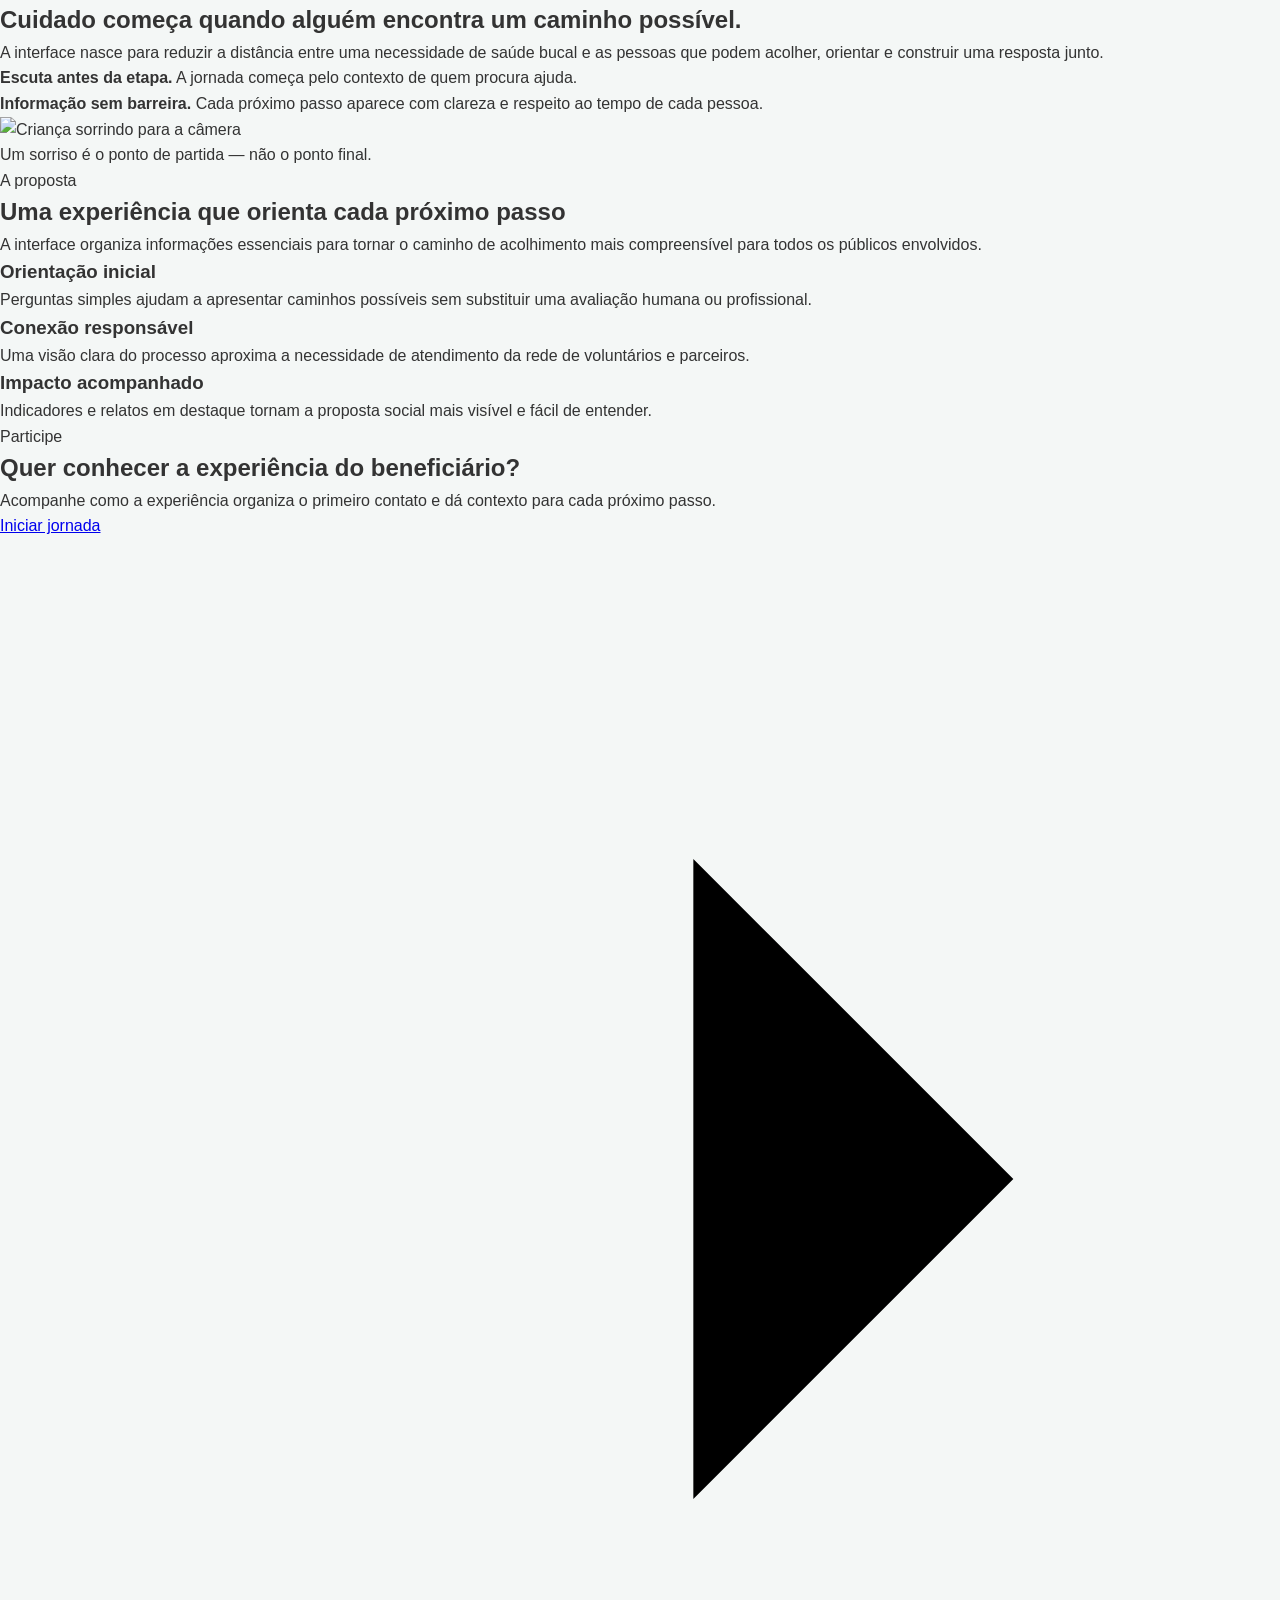
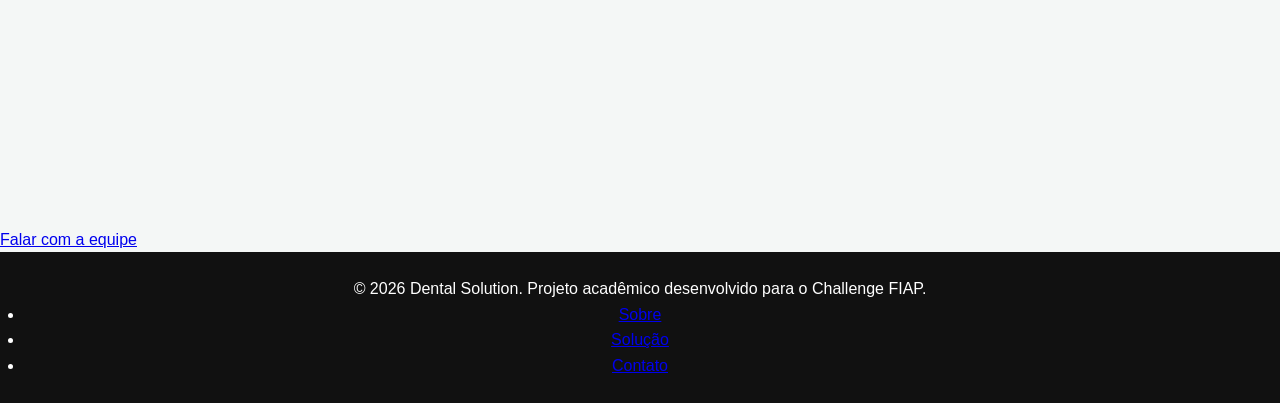
==== commit 818a241f: "feat: atualizar as páginas inicial, Sobre e Solução" ====
--- a/index.html
+++ b/index.html
@@ -1,65 +1,180 @@
-<!DOCTYPE html>
-<html lang="pt-br">
-<head>
-    <meta charset="UTF-8">
-    <meta name="viewport" content="width=device-width, initial-scale=1.0">
-    <title>Dental Solution - Início</title>
-    <link rel="stylesheet" href="css/estilo.css">
-</head>
-<body class="pagina-home">
-
-    <header>
-    <a href="index.html" class="logo-link">
-    <img src="img/logo.jpg" alt="Logo Dental Solution" class="logo-header">
-    </a>
-    <nav>
-        <ul>
-            <li><a href="index.html">Home</a></li>
+<!doctype html>
+<html lang="pt-BR">
+  <head>
+    <meta charset="UTF-8" />
+    <meta name="viewport" content="width=device-width, initial-scale=1.0" />
+    <meta
+      name="description"
+      content="Dental Solution: uma jornada de triagem e conexão para saúde bucal com impacto social."
+    />
+    <title>Dental Solution | Cuidado odontológico em rede</title>
+    <link rel="stylesheet" href="css/estilo.css?v=20261103-1651" />
+    <script src="js/script.js" defer></script>
+  </head>
+  <body class="pagina-home">
+    <a class="skip-link" href="#conteudo-principal">Pular para o conteúdo</a>
+    <!-- Cabeçalho e navegação principal -->
+    <header class="site-header">
+      <div class="header-content">
+        <a href="index.html" class="logo-link" aria-label="Dental Solution: voltar para a página inicial">
+          <img
+            src="img/web/logo.webp"
+            alt="Logo da Dental Solution"
+            class="logo-header"
+            width="48"
+            height="48"
+          />
+          <span>
+            <span class="logo-name">Dental Solution</span>
+            <span class="logo-tagline">Conexões que transformam sorrisos</span>
+          </span>
+        </a>
+        <button
+          class="nav-toggle"
+          type="button"
+          data-menu-toggle
+          aria-label="Abrir menu principal"
+          aria-controls="menu-principal"
+          aria-expanded="false"
+        >
+          <span></span>
+          <span></span>
+          <span></span>
+        </button>
+        <nav class="site-nav" id="menu-principal" data-site-nav aria-label="Navegação principal">
+          <ul>
+            <li><a href="index.html" aria-current="page">Início</a></li>
             <li><a href="paginas/sobre.html">Sobre</a></li>
             <li><a href="paginas/solucao.html">Solução</a></li>
+            <li><a href="paginas/triagem.html">Triagem</a></li>
             <li><a href="paginas/mural.html">Mural</a></li>
-            <li><a href="paginas/integrantes.html">Integrantes</a></li>
+            <li><a href="paginas/integrantes.html">Equipe</a></li>
             <li><a href="paginas/faq.html">FAQ</a></li>
             <li><a href="paginas/contato.html">Contato</a></li>
-        </ul>
-    </nav>
-</header>
-
-    <main class="conteudo-pagina">
-        <h2>Transformando Vidas Através do Sorriso</h2>
-        <p>Conectando voluntários, doadores e pessoas em vulnerabilidade social para transformar a saúde bucal no Brasil.</p>
-        
-    <div class="container-botao">
-    <a href="paginas/contato.html" class="btn-principal">Quero Apoiar</a>
-</div>
-
-<section class="destaques-doadores">
-    <h2>Apoiadores em Destaque</h2>
-    <p>Agradecemos aos parceiros e doadores que impulsionam nossa causa:</p>
-    
-    <div class="card-container doadores-cards">
-        <div class="card">
-            <h3>Empresas Parceiras (PJ)</h3>
-            <p><strong>OdontoCorp Brasil</strong></p>
-            <p><small>Parceiro Engajado</small></p>
+          </ul>
+        </nav>
+      </div>
+    </header>
+    <main class="site-main" id="conteudo-principal">
+      <!-- Apresentação da proposta -->
+      <section class="page-intro" aria-labelledby="titulo-principal">
+        <h1 id="titulo-principal">Aproximamos pessoas do cuidado odontológico.</h1>
+        <div class="action-row">
+          <a class="action" href="paginas/triagem.html">
+            Conhecer a jornada de triagem
+            <svg class="icon-inline" aria-hidden="true" viewBox="0 0 24 24" focusable="false">
+              <path d="M5 12h13M13 6l6 6-6 6" />
+            </svg>
+          </a>
+          <a class="action-outline" href="paginas/solucao.html">Entender a solução</a>
         </div>
-        <div class="card">
-            <h3>Doador Recorrente</h3>
-            <p><strong>Apoiador Anônimo #1042</strong></p>
-            <p><small>Incentivador do Mês</small></p>
+        <div class="stat-grid" aria-label="Destaques atuais do projeto">
+          <article class="stat-card">
+            <strong>3 etapas</strong>
+            <span>para orientar o caminho de atendimento</span>
+          </article>
+          <article class="stat-card">
+            <strong>1 rede</strong>
+            <span>de beneficiários, dentistas e parceiros</span>
+          </article>
         </div>
-        <div class="card">
-            <h3>Grande Doador</h3>
-            <p><strong>Instituto Sorrir & Vida</strong></p>
-            <p><small>Parceiro Estratégico</small></p>
+      </section>
+      <!-- A fotografia aproxima a proposta das pessoas que estão no centro do cuidado. -->
+      <section class="page-shell human-story" aria-labelledby="pessoas-no-centro">
+        <div class="human-story-copy">
+          <span class="eyebrow">Quem está no centro</span>
+          <h2 id="pessoas-no-centro">Cuidado começa quando alguém encontra um caminho possível.</h2>
+          <p>
+            A interface nasce para reduzir a distância entre uma necessidade de saúde bucal e as pessoas que
+            podem acolher, orientar e construir uma resposta junto.
+          </p>
+          <ul class="story-points">
+            <li>
+              <strong>Escuta antes da etapa.</strong>
+              A jornada começa pelo contexto de quem procura ajuda.
+            </li>
+            <li>
+              <strong>Informação sem barreira.</strong>
+              Cada próximo passo aparece com clareza e respeito ao tempo de cada pessoa.
+            </li>
+          </ul>
         </div>
-    </div>
-</section>
+        <figure class="human-story-media">
+          <img
+            src="img/web/crianca-sorriso.jpg"
+            alt="Criança sorrindo para a câmera"
+            width="525"
+            height="350"
+            loading="lazy"
+          />
+          <figcaption>Um sorriso é o ponto de partida — não o ponto final.</figcaption>
+        </figure>
+      </section>
+      <!-- Benefícios da experiência -->
+      <section class="page-shell" aria-labelledby="como-ajudamos">
+        <div class="section-heading">
+          <span class="eyebrow">A proposta</span>
+          <h2 id="como-ajudamos">Uma experiência que orienta cada próximo passo</h2>
+          <p>
+            A interface organiza informações essenciais para tornar o caminho de acolhimento mais
+            compreensível para todos os públicos envolvidos.
+          </p>
+        </div>
+        <div class="card-grid">
+          <article class="feature-card">
+            <h3>Orientação inicial</h3>
+            <p>
+              Perguntas simples ajudam a apresentar caminhos possíveis sem substituir uma avaliação humana ou
+              profissional.
+            </p>
+          </article>
+          <article class="feature-card">
+            <h3>Conexão responsável</h3>
+            <p>
+              Uma visão clara do processo aproxima a necessidade de atendimento da rede de voluntários e
+              parceiros.
+            </p>
+          </article>
+          <article class="feature-card">
+            <h3>Impacto acompanhado</h3>
+            <p>
+              Indicadores e relatos em destaque tornam a proposta social mais visível e fácil de entender.
+            </p>
+          </article>
+        </div>
+      </section>
+      <!-- Chamada para ação final -->
+      <section class="page-shell section-panel split-layout" aria-labelledby="apoie-a-causa">
+        <div>
+          <span class="eyebrow">Participe</span>
+          <h2 id="apoie-a-causa">Quer conhecer a experiência do beneficiário?</h2>
+          <p>
+            Acompanhe como a experiência organiza o primeiro contato e dá contexto para cada próximo passo.
+          </p>
+        </div>
+        <div class="action-row">
+          <a class="action-secondary" href="paginas/triagem.html">
+            Iniciar jornada
+            <svg class="icon-inline" aria-hidden="true" viewBox="0 0 24 24" focusable="false">
+              <path d="M5 12h13M13 6l6 6-6 6" />
+            </svg>
+          </a>
+          <a class="text-link" href="paginas/contato.html">Falar com a equipe</a>
+        </div>
+      </section>
     </main>
-
-    <footer>
-        <p>&copy; 2026 Dental Solution - Projeto desenvolvido para a Turma do Bem e FIAP.</p>
+    <!-- Rodapé institucional -->
+    <footer class="site-footer">
+      <div class="footer-content">
+        <p>© 2026 Dental Solution. Projeto acadêmico desenvolvido para o Challenge FIAP.</p>
+        <nav class="footer-nav" aria-label="Navegação do rodapé">
+          <ul>
+            <li><a href="paginas/sobre.html">Sobre</a></li>
+            <li><a href="paginas/solucao.html">Solução</a></li>
+            <li><a href="paginas/contato.html">Contato</a></li>
+          </ul>
+        </nav>
+      </div>
     </footer>
-
-</body>
+  </body>
 </html>
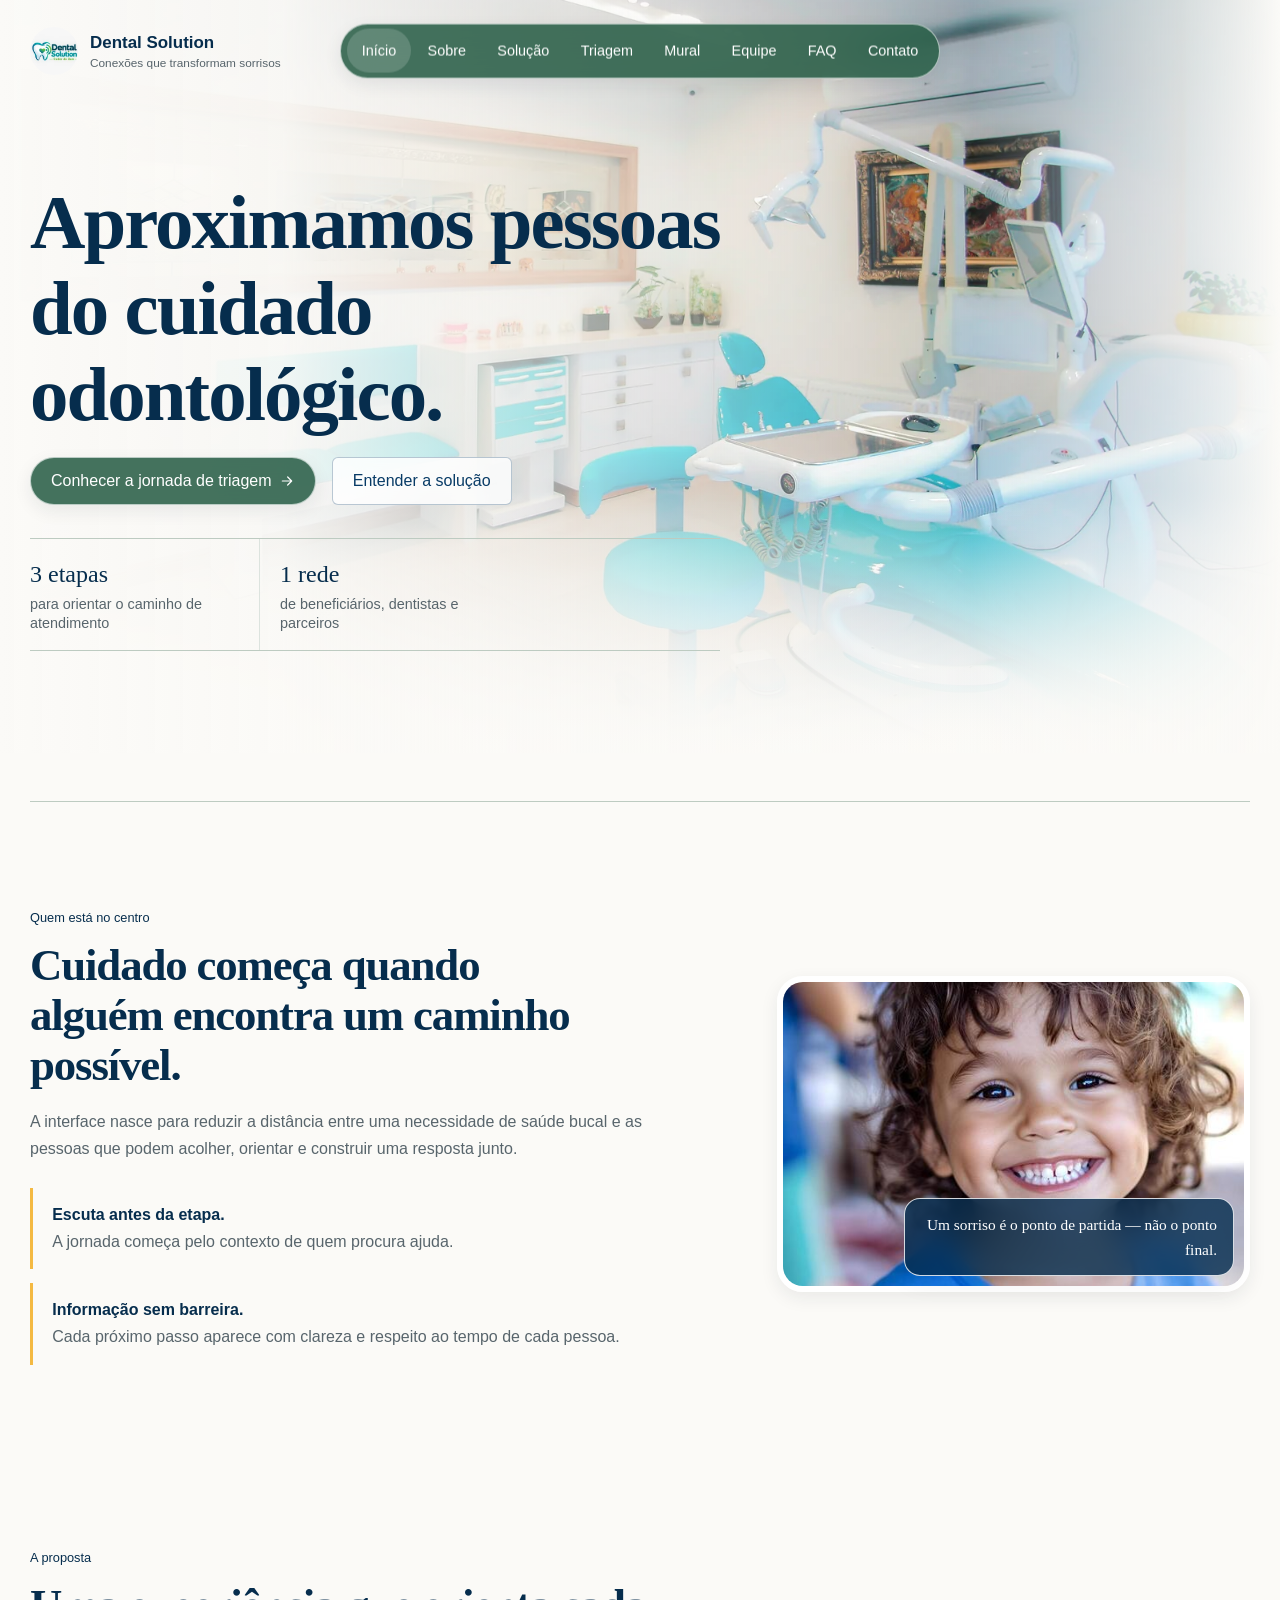
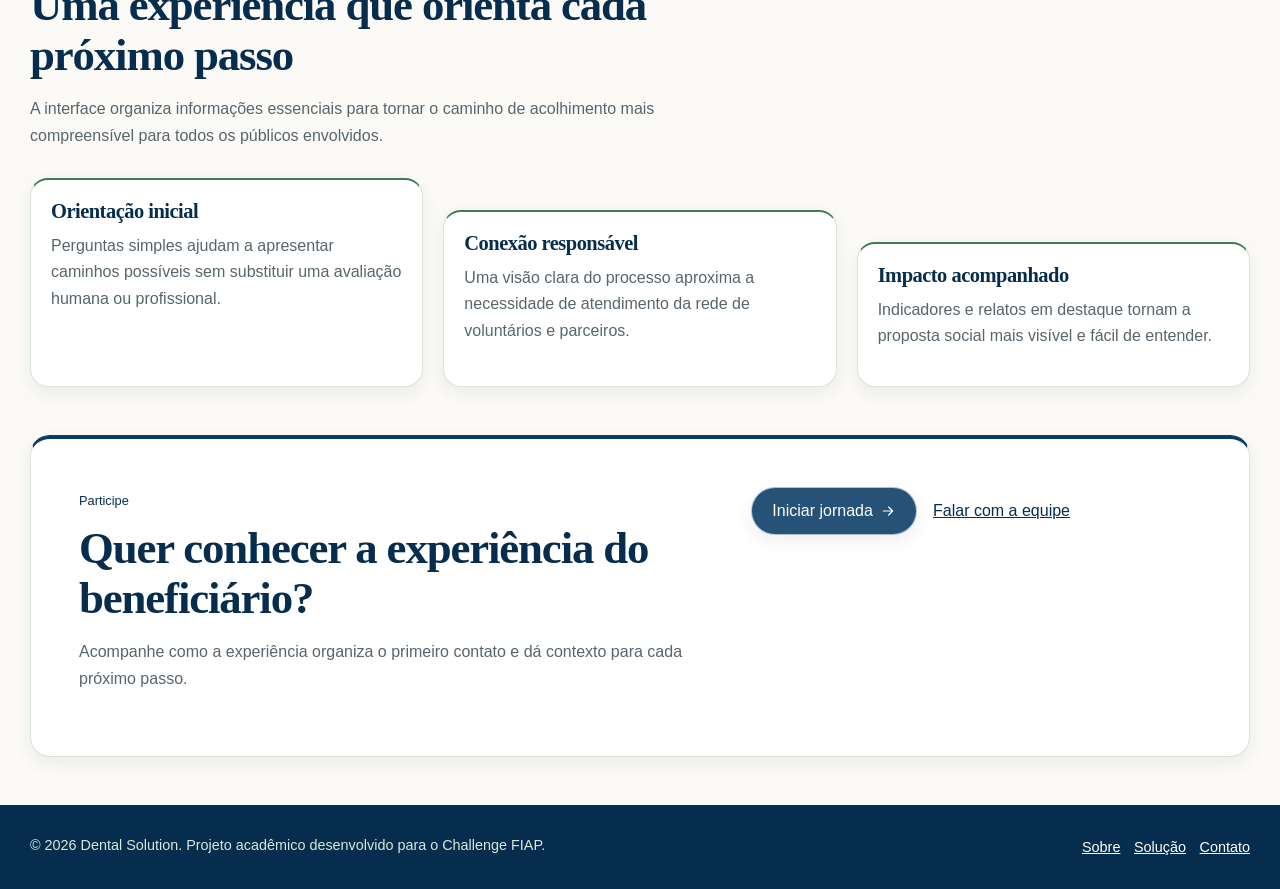
==== commit 4d0012ad: "refactor: consolidar estilos redundantes e remover código sem uso" ====
--- a/index.html
+++ b/index.html
@@ -8,7 +8,7 @@
       content="Dental Solution: uma jornada de triagem e conexão para saúde bucal com impacto social."
     />
     <title>Dental Solution | Cuidado odontológico em rede</title>
-    <link rel="stylesheet" href="css/estilo.css?v=20261103-1651" />
+    <link rel="stylesheet" href="css/estilo.css?v=20261103-1815" />
     <script src="js/script.js" defer></script>
   </head>
   <body class="pagina-home">
--- a/css/estilo.css
+++ b/css/estilo.css
@@ -1,325 +1,7 @@
-/* Reset e Estrutura Global */
-* {
-    margin: 0;
-    padding: 0;
-    box-sizing: border-box;
-}
-
-html {
-    height: 100%;
-}
-
-body {
-    font-family: Arial, sans-serif;
-    color: #333333;
-    line-height: 1.6;
-    min-width: 992px;
-    min-height: 100vh;
-    display: flex;
-    flex-direction: column;
-    background-size: cover;
-    background-position: center;
-    background-attachment: fixed;
-    background-repeat: no-repeat;
-    background-color: #f4f7f6; 
-}
-
-main {
-    flex: 1;
-}
-
-/* Cabeçalho e Navegação */
-/* Cabeçalho e Navegação */
-header {
-    background-color: #2bb103;
-    color: #ffffff;
-    padding: 0.8rem 2rem;
-    display: flex;
-    justify-content: space-between;
-    align-items: center;
-}
-
-.logo-link {
-    display: flex;
-    align-items: center;
-    text-decoration: none;
-}
-
-.logo-header {
-    height: 45px;
-    width: auto;
-    display: block;
-    object-fit: contain;
-}
-
-header nav ul {
-    list-style: none;
-    display: flex;
-    gap: 20px;
-    align-items: center;
-}
-
-header nav a {
-    color: #ffffff;
-    text-decoration: none;
-    font-weight: bold;
-    transition: color 0.2s ease-in-out;
-}
-
-header nav a:hover {
-    color: #003366;
-}
-
-/* Hero Section - Banner da Home */
-.hero {
-    min-height: 80vh;
-    background: linear-gradient(rgba(0, 0, 0, 0.6), rgba(0, 0, 0, 0.6)), url('../img/banner.jpg') no-repeat center center/cover;
-    color: #ffffff;
-    display: flex;
-    flex-direction: column;
-    justify-content: center;
-    align-items: center;
-    text-align: center;
-    padding: 2rem;
-}
-
-.hero h2 {
-    font-size: 2.5rem;
-    margin-bottom: 1rem;
-}
-
-.hero p {
-    font-size: 1.2rem;
-    max-width: 600px;
-    margin-bottom: 1.5rem;
-}
-
-/* Botões */
-.btn-principal {
-    display: inline-block;
-    background-color: #36b305;
-    color: #ffffff;
-    padding: 0.8rem 1.8rem;
-    text-decoration: none;
-    font-weight: bold;
-    border-radius: 5px;
-    transition: background-color 0.3s ease;
-}
-
-.btn-principal:hover {
-    background-color: #0077b6;
-}
-
-/* Seção de Destaques e Cards */
-.destaques {
-    padding: 4rem 2rem;
-    text-align: center;
-    background-color: #f4f7f6;
-}
-
-.destaques h2 {
-    margin-bottom: 2rem;
-    color: #003366;
-    font-size: 2rem;
-}
-
-.card-container {
-    display: flex;
-    justify-content: center;
-    gap: 30px;
-}
-
-.card {
-    background-color: #ffffff;
-    padding: 2rem;
-    border-radius: 8px;
-    box-shadow: 0 4px 15px rgba(0, 0, 0, 0.08); 
-    flex: 1;
-    max-width: 350px;
-    text-align: center;
-}
-
-.card h3 {
-    color: #003366;
-    margin-bottom: 1rem;
-}
-
-/* Backgrounds por Página */
-body.pagina-home {
-    background-image: url('../img/fundo-home.jpg'); 
-}
-
-body.pagina-sobre {
-    background-image: url('../img/fundo-sobre.jpg');
-}
-
-body.pagina-solucao {
-    background-image: url('../img/fundo-solucao.jpg');
-}
-
-body.pagina-mural {
-    background-image: url('../img/fundo-mural.jpg');
-}
-
-body.pagina-integrantes {
-    background-image: url('../img/fundo-integrantes.jpg');
-}
-
-body.pagina-faq {
-    background-image: url('../img/fundo-faq.jpg');
-}
-
-body.pagina-contato {
-    background-image: url('../img/fundo-contato.jpg');
-}
-
-/* Conteúdo das Páginas Internas */
-.conteudo-pagina {
-    max-width: 992px;
-    margin: 3rem auto;
-    padding: 2rem;
-    background-color: rgba(255, 255, 255, 0.95);
-    border-radius: 8px;
-    box-shadow: 0 4px 15px rgba(0, 0, 0, 0.15);
-}
-
-.conteudo-pagina h2 {
-    color: #003366;
-    margin-bottom: 1rem;
-    font-size: 2rem;
-}
-
-.conteudo-pagina p {
-    font-size: 1.1rem;
-    color: #555555;
-    line-height: 1.8;
-    margin-bottom: 1rem;
-}
-
-.conteudo-pagina ul, .conteudo-pagina ol {
-    margin-left: 1.5rem;
-    margin-bottom: 1.5rem;
-}
-
-.conteudo-pagina li {
-    margin-bottom: 0.8rem;
-    color: #444444;
-}
-
-/* Formulários */
-form {
-    display: flex;
-    flex-direction: column;
-    gap: 12px;
-    margin-top: 1.5rem;
-}
-
-label {
-    font-weight: bold;
-    color: #003366;
-}
-
-input, textarea, select {
-    width: 100%;
-    padding: 0.8rem;
-    border: 1px solid #ccc;
-    border-radius: 5px;
-    font-size: 1rem;
-}
-
-button[type="submit"] {
-    background-color: #2bb103;
-    color: #ffffff;
-    border: none;
-    padding: 0.9rem;
-    font-size: 1rem;
-    font-weight: bold;
-    border-radius: 6px;
-    cursor: pointer;
-    transition: background-color 0.3s;
-}
-
-button[type="submit"]:hover {
-    background-color: #003366;
-}
-
-/* Tabelas */
-table {
-    width: 100%;
-    border-collapse: collapse;
-    margin-top: 1.5rem;
-}
-
-th, td {
-    padding: 12px;
-    border: 1px solid #ddd;
-    text-align: left;
-}
-
-th {
-    background-color: #003366;
-    color: #ffffff;
-}
-
-tr:nth-child(even) {
-    background-color: #f9f9f9;
-}
-/* Seção e Cards de Depoimentos no Mural */
-.secao-depoimentos {
-    margin-top: 2.5rem;
-}
-
-.depoimentos {
-    display: flex;
-    flex-direction: column;
-    gap: 15px;
-    margin-top: 1rem;
-}
-
-.depoimento {
-    background-color: #f9f9f9;
-    border-left: 4px solid #2bb103;
-    padding: 15px;
-    border-radius: 5px;
-}
-
-.depoimento p {
-    margin-bottom: 0.5rem;
-}
-
-.depoimento p strong {
-    color: #003366;
-}
-
-/* Estilização da Página de FAQ */
-.faq-item {
-    margin-top: 10px;
-}
-
-.subtitulo-categoria {
-    margin-top: 2rem;
-}
-
-/* Botão Principal da Home */
-.container-botao {
-    text-align: center;
-    margin: 25px 0;
-}
-
-/* Seção de Destaque de Apoiadores */
-.destaques-doadores {
-    margin-top: 3rem;
-}
-
-.doadores-cards {
-    margin-top: 1.5rem;
-}
-
-/* Rodapé */
-footer {
-    background-color: #111111;
-    color: #ffffff;
-    text-align: center;
-    padding: 1.5rem;
-    width: 100%;
-}+/* Entrada única dos estilos. A ordem mantém os ajustes responsivos por último. */
+@import url("base.css?v=20261103-1815");
+@import url("layout.css?v=20261103-1815");
+@import url("componentes.css?v=20261103-1815");
+@import url("formularios.css?v=20261103-1815");
+@import url("conteudo.css?v=20261103-1815");
+@import url("responsivo.css?v=20261103-1815");
